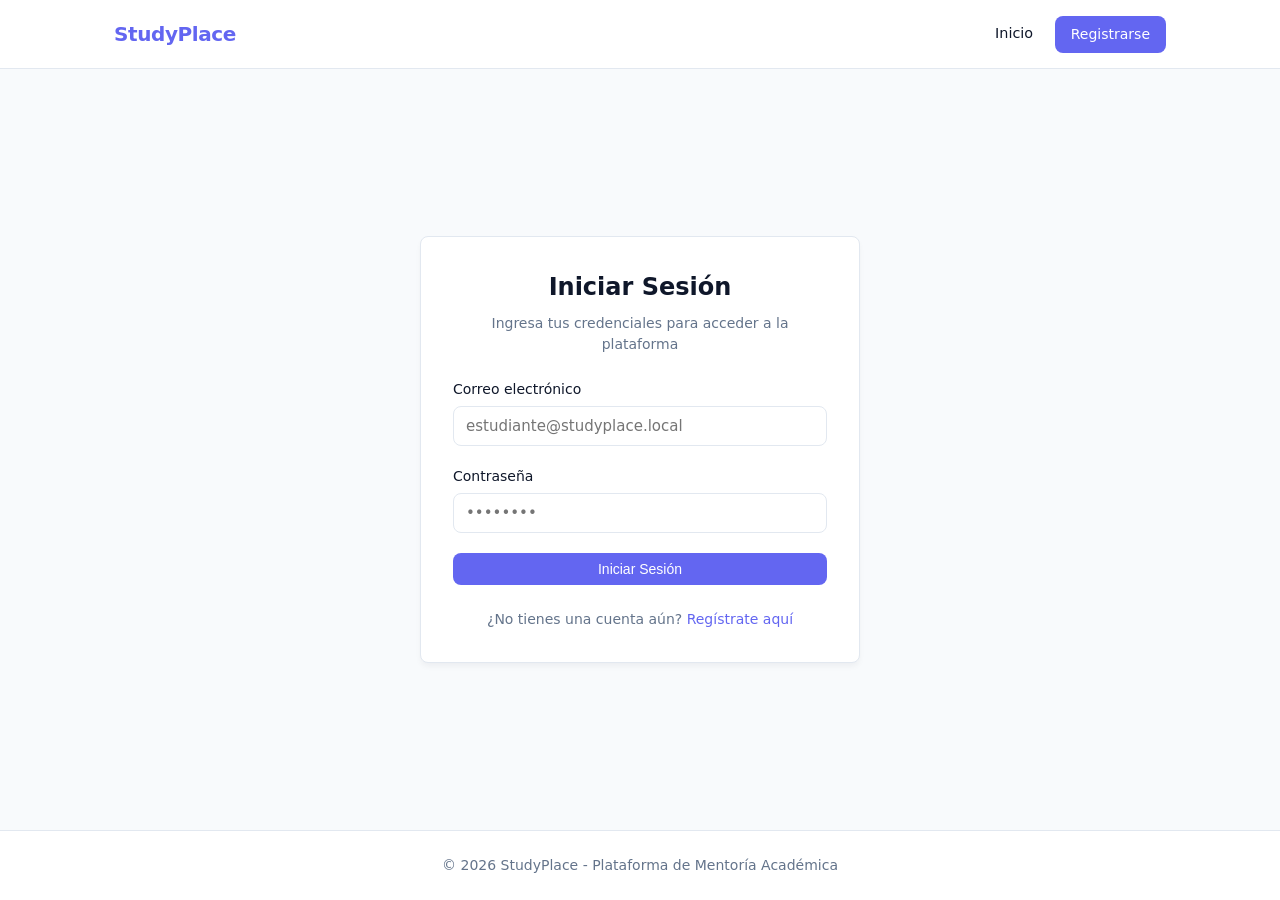
==== frontend/paginas/buscar.html @ e77ef366 "Completar modulo 4 disponibilidad del mentor" ====
<!DOCTYPE html>
<html lang="es">
<head>
  <meta charset="UTF-8">
  <meta name="viewport" content="width=device-width, initial-scale=1.0">
  <title>StudyPlace - Buscar Mentores</title>
  <link rel="stylesheet" href="../css/base.css">
</head>
<body>
  <header class="header">
    <div class="container navbar">
      <a href="../index.html" class="logo"><span>StudyPlace</span></a>
      <button class="menu-toggle" id="btn-menu-toggle" aria-label="Abrir menú">&#9776;</button>
      <nav><ul class="nav-links" id="menu-navegacion"></ul></nav>
    </div>
  </header>

  <main class="container">
    <div class="page-header">
      <div><h1 class="page-title">Buscar Mentores</h1><p class="page-subtitle">Filtra mentores por materia y día de disponibilidad.</p></div>
    </div>
    <div id="alerta-busqueda" class="alert"></div>
    <section class="search-filter">
      <div class="form-group"><label class="form-label" for="buscar-materia">Materia</label><select class="form-select" id="buscar-materia"><option value="">Todas las materias</option></select></div>
      <div class="form-group"><label class="form-label" for="buscar-dia">Día</label><select class="form-select" id="buscar-dia"><option value="">Cualquier día</option><option value="lunes">Lunes</option><option value="martes">Martes</option><option value="miercoles">Miércoles</option><option value="jueves">Jueves</option><option value="viernes">Viernes</option><option value="sabado">Sábado</option><option value="domingo">Domingo</option></select></div>
    </section>
    <section id="resultados-busqueda" class="mentor-grid"><p>Cargando mentores...</p></section>
  </main>

  <footer class="footer"><div class="container"><p>&copy; 2026 StudyPlace</p></div></footer>
  <script src="../js/config.js"></script>
  <script src="../js/api.js"></script>
  <script src="../js/componentes/menu.js"></script>
  <script src="../js/componentes/layout.js"></script>
  <script src="../js/controladores/busquedaControlador.js"></script>
</body>
</html>
---- frontend/css/base.css ----
:root {
  --color-bg: #f8fafc;
  --color-surface: #ffffff;
  --color-text: #0f172a;
  --color-text-muted: #64748b;
  --color-primary: #6366f1;
  --color-on-primary: #ffffff;
  --color-border: #e2e8f0;
  --color-error: #dc2626;
  --color-error-bg: #fef2f2;
  --color-success: #16a34a;
  --color-success-bg: #f0fdf4;
  --radius: 8px;
  --font-sans: system-ui, sans-serif;
}

* {
  box-sizing: border-box;
  margin: 0;
  padding: 0;
  border: 0 none;
}

body {
  background-color: var(--color-bg);
  color: var(--color-text);
  font-family: var(--font-sans);
  line-height: 1.5;
  min-height: 100vh;
  display: flex;
  flex-direction: column;
}

a {
  color: var(--color-primary);
  text-decoration: none;
}

a:hover {
  text-decoration: underline;
}

.container {
  max-width: 1100px;
  margin: 0 auto;
  padding: 0 1.5rem;
}

.header {
  background-color: var(--color-surface);
  border-bottom: 1px solid var(--color-border);
  padding: 0.75rem 0;
  position: sticky;
  top: 0;
  z-index: 10;
}

.navbar {
  display: flex;
  justify-content: space-between;
  align-items: center;
  min-height: 2.75rem;
}

.logo {
  display: inline-flex;
  align-items: center;
  font-size: 1.25rem;
  font-weight: 600;
  color: var(--color-primary);
  letter-spacing: -0.02em;
}

.logo:hover {
  text-decoration: none;
}

.nav-links {
  display: flex;
  align-items: center;
  gap: 0.5rem;
  list-style: none;
  margin: 0;
  padding: 0;
}

.nav-link {
  display: inline-flex;
  align-items: center;
  padding: 0.45rem 0.85rem;
  border-radius: var(--radius);
  font-size: 0.9rem;
  font-weight: 500;
  color: var(--color-text);
  text-decoration: none;
  transition: all 0.15s ease;
  white-space: nowrap;
}

.nav-link:hover {
  background-color: color-mix(in srgb, var(--color-bg) 80%, var(--color-surface));
  color: var(--color-primary);
  text-decoration: none;
}

.nav-link.active {
  color: var(--color-primary);
  background-color: color-mix(in srgb, var(--color-primary) 10%, transparent);
  font-weight: 600;
}

.nav-divider {
  width: 1px;
  height: 1.5rem;
  background-color: var(--color-border);
  margin: 0 0.5rem;
}

.nav-user {
  display: inline-flex;
  align-items: center;
  gap: 0.5rem;
  padding: 0.35rem 0.85rem;
  background-color: var(--color-surface);
  border: 1px solid var(--color-border);
  border-radius: 9999px;
  font-size: 0.85rem;
  color: var(--color-text);
}

.nav-user-nombre {
  font-weight: 500;
}

.nav-btn-logout {
  padding: 0.4rem 0.85rem;
  font-size: 0.8rem;
  border: 1px solid var(--color-border);
  border-radius: var(--radius);
}

.btn {
  display: inline-block;
  padding: 0.5rem 1rem;
  border-radius: var(--radius);
  font-weight: 500;
  font-size: 0.875rem;
  cursor: pointer;
  text-align: center;
}

.btn:hover {
  text-decoration: none;
}

.btn-primary {
  background-color: var(--color-primary);
  color: var(--color-on-primary);
}

.btn-primary:hover {
  background-color: color-mix(in srgb, var(--color-primary) 85%, var(--color-text));
}

.btn-secondary {
  background-color: var(--color-surface);
  color: var(--color-text);
}

.btn-secondary:hover {
  background-color: var(--color-bg);
}

.hero-section {
  padding: 5rem 0 2.5rem;
  text-align: center;
}

.hero-title {
  font-size: 2.5rem;
  font-weight: 500;
  margin-bottom: 1rem;
}

.hero-subtitle {
  font-size: 1.125rem;
  color: var(--color-text-muted);
  max-width: 650px;
  margin: 0 auto 2rem;
}

.footer {
  margin-top: auto;
  border-top: 1px solid var(--color-border);
  background-color: var(--color-surface);
  padding: 1.5rem 0;
  text-align: center;
  color: var(--color-text-muted);
  font-size: 0.875rem;
}

.auth-container {
  padding: 2.5rem 0;
  flex: 1;
  display: flex;
  align-items: center;
  justify-content: center;
}

.auth-card {
  background-color: var(--color-surface);
  border: 1px solid var(--color-border);
  border-radius: var(--radius);
  padding: 2rem;
  width: 100%;
  max-width: 440px;
  box-shadow: 0 4px 6px -1px color-mix(in srgb, var(--color-text) 5%, transparent);
}

.auth-title {
  font-size: 1.5rem;
  font-weight: 600;
  color: var(--color-text);
  margin-bottom: 0.5rem;
  text-align: center;
}

.auth-subtitle {
  font-size: 0.875rem;
  color: var(--color-text-muted);
  margin-bottom: 1.5rem;
  text-align: center;
}

.form-group {
  display: flex;
  flex-direction: column;
  gap: 0.375rem;
  margin-bottom: 1.25rem;
}

.form-label {
  font-size: 0.875rem;
  font-weight: 500;
  color: var(--color-text);
}

.form-input,
.form-select {
  width: 100%;
  padding: 0.625rem 0.75rem;
  font-size: 0.9375rem;
  font-family: inherit;
  border: 1px solid var(--color-border);
  border-radius: var(--radius);
  background-color: var(--color-surface);
  color: var(--color-text);
  transition: border-color 0.15s ease, box-shadow 0.15s ease;
}

.form-input:focus-visible,
.form-select:focus-visible {
  border-color: var(--color-primary);
  outline: none;
  box-shadow: 0 0 0 3px color-mix(in srgb, var(--color-primary) 20%, transparent);
}

.btn-block {
  display: block;
  width: 100%;
}

.btn:disabled {
  opacity: 0.65;
  cursor: not-allowed;
}

.alert {
  padding: 0.75rem 1rem;
  border-radius: var(--radius);
  font-size: 0.875rem;
  margin-bottom: 1.25rem;
  display: none;
}

.alert.visible {
  display: block;
}

.alert-error {
  background-color: var(--color-error-bg);
  color: var(--color-error);
  border: 1px solid color-mix(in srgb, var(--color-error) 20%, transparent);
}

.alert-success {
  background-color: var(--color-success-bg);
  color: var(--color-success);
  border: 1px solid color-mix(in srgb, var(--color-success) 20%, transparent);
}

.auth-footer {
  margin-top: 1.5rem;
  text-align: center;
  font-size: 0.875rem;
  color: var(--color-text-muted);
}

/* --- Componentes Módulo 3: Catálogos y Diseño Base (RNF4) --- */

.page-header {
  display: flex;
  justify-content: space-between;
  align-items: center;
  margin: 2rem 0 1.5rem;
  flex-wrap: wrap;
  gap: 1rem;
}

.page-title {
  font-size: 1.75rem;
  font-weight: 600;
  color: var(--color-text);
}

.page-subtitle {
  font-size: 0.9375rem;
  color: var(--color-text-muted);
  margin-top: 0.25rem;
}

/* Tabs */
.tabs-nav {
  display: flex;
  gap: 0.5rem;
  border-bottom: 2px solid var(--color-border);
  margin-bottom: 1.5rem;
}

.tab-btn {
  background: transparent;
  border: none;
  padding: 0.625rem 1.25rem;
  font-size: 0.9375rem;
  font-weight: 500;
  color: var(--color-text-muted);
  cursor: pointer;
  border-bottom: 2px solid transparent;
  margin-bottom: -2px;
  transition: all 0.2s ease;
}

.tab-btn:hover {
  color: var(--color-primary);
}

.tab-btn.active {
  color: var(--color-primary);
  border-bottom-color: var(--color-primary);
}

.tab-content {
  display: none;
}

.tab-content.active {
  display: block;
}

/* Tablas Responsivas */
.table-responsive {
  width: 100%;
  overflow-x: auto;
  -webkit-overflow-scrolling: touch;
  background-color: var(--color-surface);
  border: 1px solid var(--color-border);
  border-radius: var(--radius);
  margin-bottom: 2rem;
}

.table-custom {
  width: 100%;
  border-collapse: collapse;
  text-align: left;
  font-size: 0.875rem;
}

.table-custom th,
.table-custom td {
  padding: 0.875rem 1rem;
  border-bottom: 1px solid var(--color-border);
}

.table-custom th {
  background-color: color-mix(in srgb, var(--color-bg) 70%, var(--color-surface));
  font-weight: 600;
  color: var(--color-text);
  white-space: nowrap;
}

.table-custom tbody tr:hover {
  background-color: color-mix(in srgb, var(--color-bg) 40%, var(--color-surface));
}

.table-custom tbody tr:last-child td {
  border-bottom: none;
}

/* Badges */
.badge {
  display: inline-block;
  padding: 0.2rem 0.55rem;
  border-radius: 9999px;
  font-size: 0.75rem;
  font-weight: 600;
  text-transform: capitalize;
}

.badge-activo {
  background-color: var(--color-success-bg);
  color: var(--color-success);
}

.badge-inactivo {
  background-color: var(--color-error-bg);
  color: var(--color-error);
}

.badge-fisico {
  background-color: #eff6ff;
  color: #2563eb;
}

.badge-virtual {
  background-color: #f5f3ff;
  color: #7c3aed;
}

.badge-rol {
  background-color: color-mix(in srgb, var(--color-primary) 12%, transparent);
  color: var(--color-primary);
  font-size: 0.7rem;
  padding: 0.15rem 0.5rem;
  border-radius: 4px;
}

/* Acciones en tabla */
.table-actions {
  display: flex;
  gap: 0.5rem;
}

.btn-sm {
  padding: 0.35rem 0.65rem;
  font-size: 0.75rem;
}

.btn-danger {
  background-color: var(--color-error);
  color: #ffffff;
}

.btn-danger:hover {
  background-color: color-mix(in srgb, var(--color-error) 85%, #000000);
}

/* Modal */
.modal-overlay {
  position: fixed;
  inset: 0;
  background-color: rgba(15, 23, 42, 0.45);
  display: none;
  align-items: center;
  justify-content: center;
  padding: 1.5rem;
  z-index: 50;
}

.modal-overlay.active {
  display: flex;
}

.modal-card {
  background-color: var(--color-surface);
  border-radius: var(--radius);
  max-width: 520px;
  width: 100%;
  box-shadow: 0 10px 25px -5px rgba(0, 0, 0, 0.1);
  border: 1px solid var(--color-border);
  overflow: hidden;
}

.modal-header {
  display: flex;
  justify-content: space-between;
  align-items: center;
  padding: 1.25rem 1.5rem;
  border-bottom: 1px solid var(--color-border);
}

.modal-title {
  font-size: 1.125rem;
  font-weight: 600;
  color: var(--color-text);
}

.modal-close {
  background: transparent;
  border: none;
  font-size: 1.25rem;
  cursor: pointer;
  color: var(--color-text-muted);
}

.modal-body {
  padding: 1.5rem;
}

.modal-footer {
  padding: 1rem 1.5rem;
  border-top: 1px solid var(--color-border);
  display: flex;
  justify-content: flex-end;
  gap: 0.75rem;
}

/* Menú responsivo (RNF4) */
.menu-toggle {
  display: none;
  background: transparent;
  border: none;
  font-size: 1.5rem;
  line-height: 1;
  cursor: pointer;
  color: var(--color-text);
  padding: 0.25rem;
  border-radius: var(--radius);
  transition: background-color 0.15s ease;
}

.menu-toggle:hover {
  background-color: color-mix(in srgb, var(--color-bg) 80%, var(--color-surface));
}

@media (max-width: 768px) {
  .container {
    padding: 0 1rem;
  }

  .menu-toggle {
    display: inline-flex;
    align-items: center;
    justify-content: center;
    width: 2.25rem;
    height: 2.25rem;
    margin-right: -0.25rem;
  }

  .nav-links {
    display: none;
    flex-direction: column;
    position: absolute;
    top: 100%;
    left: 0;
    right: 0;
    background-color: var(--color-surface);
    border-bottom: 1px solid var(--color-border);
    padding: 1rem;
    box-shadow: 0 10px 15px -3px rgba(0, 0, 0, 0.08);
    gap: 0.5rem;
    align-items: stretch;
  }

  .nav-links.open {
    display: flex;
  }

  .nav-links li {
    width: 100%;
  }

  .nav-link {
    width: 100%;
    padding: 0.65rem 0.85rem;
  }

  .nav-divider {
    width: 100%;
    height: 1px;
    margin: 0.5rem 0;
  }

  .nav-user {
    width: 100%;
    justify-content: space-between;
    box-sizing: border-box;
    border-radius: var(--radius);
    padding: 0.6rem 0.85rem;
  }

  .nav-btn-logout {
    width: 100%;
  }

  .table-actions {
    flex-direction: column;
  }
}

.card-section {
  background: var(--color-surface);
  border: 1px solid var(--color-border);
  border-radius: var(--radius);
  padding: 1.25rem;
  margin-bottom: 1.25rem;
}

.section-actions {
  display: flex;
  justify-content: space-between;
  align-items: center;
  margin-bottom: 1rem;
}

.materias-grid,
.mentor-grid {
  display: grid;
  grid-template-columns: repeat(auto-fill, minmax(220px, 1fr));
  gap: 0.75rem;
  margin: 1rem 0;
}

.materia-check {
  display: flex;
  gap: 0.75rem;
  align-items: flex-start;
  padding: 0.75rem;
  border: 1px solid var(--color-border);
  border-radius: var(--radius);
  background: var(--color-bg);
}

.materia-check input {
  margin-top: 0.25rem;
}

.form-grid {
  display: grid;
  grid-template-columns: 1fr 1fr;
  gap: 0.75rem;
}

.search-filter {
  display: grid;
  grid-template-columns: 1fr 1fr;
  gap: 1rem;
  background: var(--color-surface);
  border: 1px solid var(--color-border);
  border-radius: var(--radius);
  padding: 1rem;
  margin-bottom: 1.25rem;
}

.mentor-card {
  background: var(--color-surface);
  border: 1px solid var(--color-border);
  border-radius: var(--radius);
  padding: 1rem;
}

.mentor-card h3 {
  margin-bottom: 0.35rem;
}

.mentor-horarios {
  list-style: none;
  margin-top: 0.75rem;
}

.mentor-horarios li {
  padding: 0.55rem;
  margin-top: 0.45rem;
  border-left: 3px solid var(--color-primary);
  background: var(--color-bg);
  font-size: 0.875rem;
}

@media (max-width: 640px) {
  .section-actions,
  .search-filter,
  .form-grid {
    grid-template-columns: 1fr;
  }

  .section-actions {
    display: grid;
  }
}
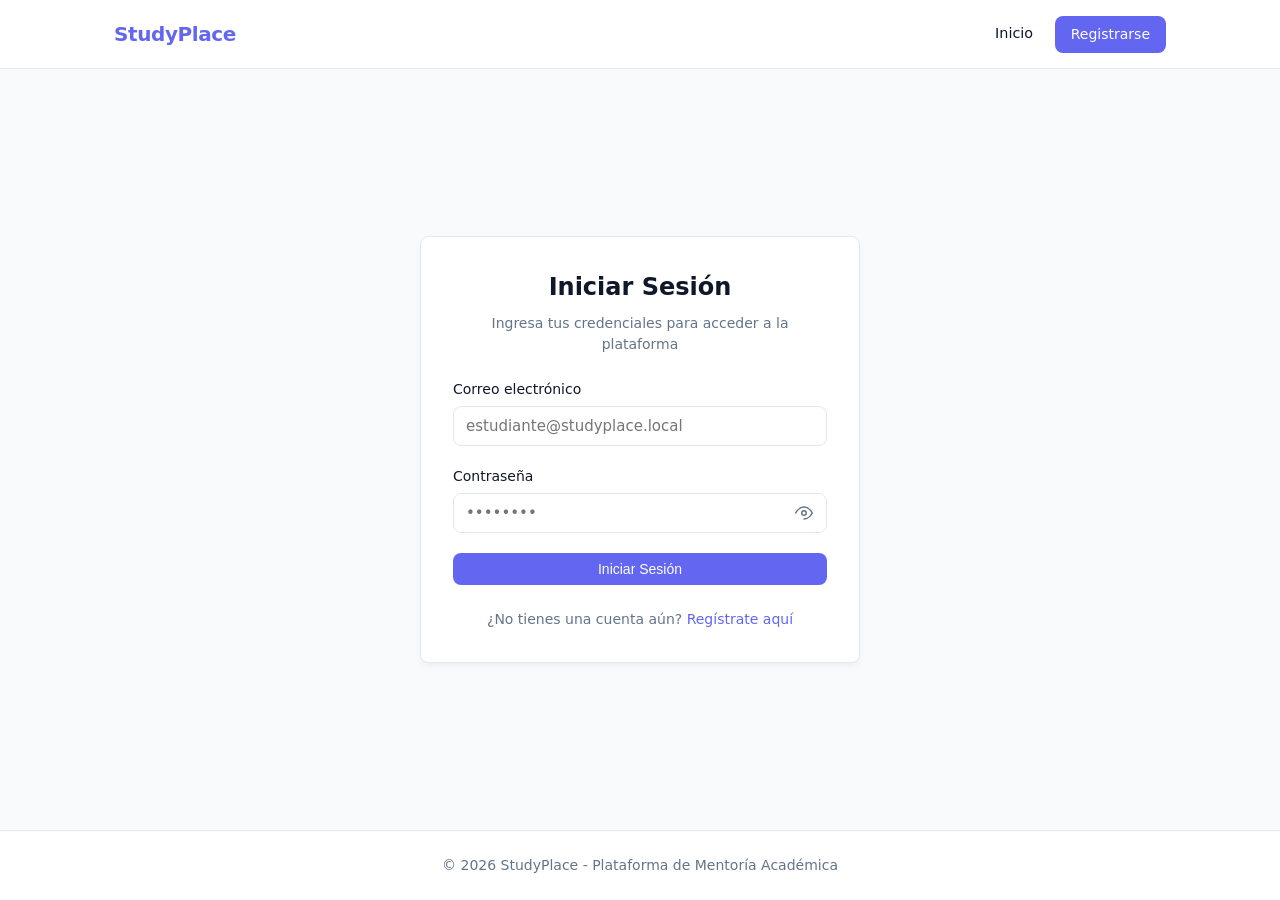
==== commit 669a6255: "modulo 4 interfaz mejorada, modulo 4 y 5 terminado" ====
--- a/frontend/paginas/buscar.html
+++ b/frontend/paginas/buscar.html
@@ -5,6 +5,7 @@
   <meta name="viewport" content="width=device-width, initial-scale=1.0">
   <title>StudyPlace - Buscar Mentores</title>
   <link rel="stylesheet" href="../css/base.css">
+  <link rel="stylesheet" href="../css/modulos4-5.css">
 </head>
 <body>
   <header class="header">
@@ -15,16 +16,33 @@
     </div>
   </header>
 
-  <main class="container">
-    <div class="page-header">
-      <div><h1 class="page-title">Buscar Mentores</h1><p class="page-subtitle">Filtra mentores por materia y día de disponibilidad.</p></div>
-    </div>
-    <div id="alerta-busqueda" class="alert"></div>
-    <section class="search-filter">
-      <div class="form-group"><label class="form-label" for="buscar-materia">Materia</label><select class="form-select" id="buscar-materia"><option value="">Todas las materias</option></select></div>
-      <div class="form-group"><label class="form-label" for="buscar-dia">Día</label><select class="form-select" id="buscar-dia"><option value="">Cualquier día</option><option value="lunes">Lunes</option><option value="martes">Martes</option><option value="miercoles">Miércoles</option><option value="jueves">Jueves</option><option value="viernes">Viernes</option><option value="sabado">Sábado</option><option value="domingo">Domingo</option></select></div>
+  <main class="container module-main">
+    <section class="module-panel">
+      <div class="module-heading">
+        <h1>Buscar mentores académicos</h1>
+        <p>Filtra mentores combinando materias del perfil (M2) y disponibilidad (M4) sin recargar la página.</p>
+      </div>
+      <div id="alerta-busqueda" class="alert" role="alert" aria-live="polite"></div>
+      <section class="search-filter" aria-label="Filtros de búsqueda">
+        <div class="form-group">
+          <label class="form-label" for="buscar-materia">Materia requerida</label>
+          <select class="form-select" id="buscar-materia"><option value="">-- Todas las materias --</option></select>
+        </div>
+        <div class="form-group">
+          <label class="form-label" for="buscar-dia">Día de la semana</label>
+          <select class="form-select" id="buscar-dia">
+            <option value="">-- Cualquier día --</option>
+            <option value="lunes">Lunes</option><option value="martes">Martes</option>
+            <option value="miercoles">Miércoles</option><option value="jueves">Jueves</option>
+            <option value="viernes">Viernes</option><option value="sabado">Sábado</option>
+            <option value="domingo">Domingo</option>
+          </select>
+        </div>
+      </section>
+      <section id="resultados-busqueda" class="mentor-grid" aria-live="polite">
+        <p class="search-message">Cargando mentores...</p>
+      </section>
     </section>
-    <section id="resultados-busqueda" class="mentor-grid"><p>Cargando mentores...</p></section>
   </main>
 
   <footer class="footer"><div class="container"><p>&copy; 2026 StudyPlace</p></div></footer>
--- a/frontend/css/base.css
+++ b/frontend/css/base.css
@@ -113,23 +113,154 @@
   width: 1px;
   height: 1.5rem;
   background-color: var(--color-border);
-  margin: 0 0.5rem;
-}
-
-.nav-user {
+  margin: 0 0.65rem;
+}
+
+/* Botón Avatar de Perfil en la barra de navegación */
+.nav-avatar-btn {
   display: inline-flex;
   align-items: center;
+  justify-content: center;
+  text-decoration: none;
+  background: transparent;
+  border: none;
+  cursor: pointer;
+  border-radius: 50%;
+  padding: 2px;
+  transition: transform 0.15s ease;
+}
+
+.nav-avatar-btn:hover {
+  text-decoration: none;
+  transform: scale(1.06);
+}
+
+.nav-avatar {
+  width: 34px;
+  height: 34px;
+  border-radius: 50%;
+  background-color: color-mix(in srgb, var(--color-primary) 15%, var(--color-surface));
+  color: var(--color-primary);
+  display: flex;
+  align-items: center;
+  justify-content: center;
+  font-size: 0.8125rem;
+  font-weight: 700;
+  border: 2px solid var(--color-primary);
+  flex-shrink: 0;
+  transition: all 0.2s ease;
+}
+
+.nav-avatar-btn:hover .nav-avatar {
+  background-color: var(--color-primary);
+  color: var(--color-on-primary);
+  box-shadow: 0 0 0 3px color-mix(in srgb, var(--color-primary) 25%, transparent);
+}
+
+.nav-avatar-btn.active .nav-avatar {
+  background-color: var(--color-primary);
+  color: var(--color-on-primary);
+  box-shadow: 0 0 0 3px color-mix(in srgb, var(--color-primary) 35%, transparent);
+}
+
+/* Dropdown de usuario: Perfil y Mis Logros */
+.dropdown-container {
+  position: relative;
+}
+
+.user-dropdown-menu {
+  position: absolute;
+  top: calc(100% + 0.65rem);
+  right: 0;
+  min-width: 205px;
+  background-color: var(--color-surface);
+  border: 1px solid var(--color-border);
+  border-radius: var(--radius);
+  box-shadow: 0 10px 25px -5px rgba(0, 0, 0, 0.12), 0 4px 6px -2px rgba(0, 0, 0, 0.05);
+  padding: 0.5rem 0;
+  display: none;
+  z-index: 100;
+  animation: dropdownFadeIn 0.15s ease-out;
+}
+
+@keyframes dropdownFadeIn {
+  from {
+    opacity: 0;
+    transform: translateY(-6px);
+  }
+  to {
+    opacity: 1;
+    transform: translateY(0);
+  }
+}
+
+.user-dropdown-menu.open {
+  display: block;
+}
+
+.user-dropdown-header {
+  padding: 0.65rem 1rem 0.5rem;
+  display: flex;
+  justify-content: space-between;
+  align-items: center;
   gap: 0.5rem;
-  padding: 0.35rem 0.85rem;
-  background-color: var(--color-surface);
-  border: 1px solid var(--color-border);
-  border-radius: 9999px;
-  font-size: 0.85rem;
-  color: var(--color-text);
-}
-
-.nav-user-nombre {
-  font-weight: 500;
+}
+
+.dropdown-user-name {
+  font-weight: 600;
+  font-size: 0.875rem;
+  color: var(--color-text);
+  overflow: hidden;
+  text-overflow: ellipsis;
+  white-space: nowrap;
+}
+
+.dropdown-divider {
+  height: 1px;
+  background-color: var(--color-border);
+  margin: 0.4rem 0;
+}
+
+.dropdown-item {
+  display: flex;
+  align-items: center;
+  gap: 0.65rem;
+  padding: 0.55rem 1rem;
+  color: var(--color-text);
+  font-size: 0.875rem;
+  text-decoration: none;
+  transition: background-color 0.15s ease, color 0.15s ease;
+}
+
+.dropdown-item svg {
+  color: var(--color-text-muted);
+  flex-shrink: 0;
+  transition: color 0.15s ease;
+}
+
+.dropdown-item:hover {
+  background-color: color-mix(in srgb, var(--color-primary) 8%, var(--color-surface));
+  color: var(--color-primary);
+  text-decoration: none;
+}
+
+.dropdown-item:hover svg {
+  color: var(--color-primary);
+}
+
+.dropdown-item.active {
+  color: var(--color-primary);
+  font-weight: 600;
+  background-color: color-mix(in srgb, var(--color-primary) 10%, transparent);
+}
+
+.dropdown-item.active svg {
+  color: var(--color-primary);
+}
+
+/* Principio de Proximidad: distancia para el botón salir */
+.nav-item-logout {
+  margin-left: 0.25rem;
 }
 
 .nav-btn-logout {
@@ -137,6 +268,13 @@
   font-size: 0.8rem;
   border: 1px solid var(--color-border);
   border-radius: var(--radius);
+  transition: all 0.2s ease;
+}
+
+.nav-btn-logout:hover {
+  border-color: var(--color-error);
+  color: var(--color-error);
+  background-color: var(--color-error-bg);
 }
 
 .btn {
@@ -304,6 +442,68 @@
   text-align: center;
   font-size: 0.875rem;
   color: var(--color-text-muted);
+}
+
+/* Campos con Alternancia de Contraseña y Validación */
+.password-wrapper {
+  position: relative;
+  display: flex;
+  align-items: center;
+  width: 100%;
+}
+
+.password-wrapper .form-input {
+  padding-right: 2.75rem;
+}
+
+.btn-toggle-password {
+  position: absolute;
+  right: 0.65rem;
+  background: transparent;
+  border: none;
+  cursor: pointer;
+  padding: 0.25rem;
+  color: var(--color-text-muted);
+  display: inline-flex;
+  align-items: center;
+  justify-content: center;
+  border-radius: 4px;
+  transition: color 0.15s ease, background-color 0.15s ease;
+}
+
+.btn-toggle-password:hover {
+  color: var(--color-primary);
+  background-color: color-mix(in srgb, var(--color-primary) 10%, transparent);
+}
+
+.form-input.form-error {
+  border-color: var(--color-error) !important;
+}
+
+.form-input.form-error:focus-visible {
+  box-shadow: 0 0 0 3px color-mix(in srgb, var(--color-error) 25%, transparent) !important;
+}
+
+.form-input.form-success {
+  border-color: var(--color-success) !important;
+}
+
+.form-feedback {
+  display: block;
+  font-size: 0.775rem;
+  margin-top: 0.25rem;
+  min-height: 1.1rem;
+  transition: all 0.15s ease;
+}
+
+.form-feedback.error {
+  color: var(--color-error);
+  font-weight: 500;
+}
+
+.form-feedback.success {
+  color: var(--color-success);
+  font-weight: 500;
 }
 
 /* --- Componentes Módulo 3: Catálogos y Diseño Base (RNF4) --- */
@@ -584,18 +784,50 @@
     padding: 0.65rem 0.85rem;
   }
 
+  .nav-item-profile {
+    width: 100%;
+  }
+
+  .dropdown-container {
+    width: 100%;
+  }
+
+  .nav-avatar-btn {
+    width: 100%;
+    justify-content: flex-start;
+    gap: 0.75rem;
+    border-radius: var(--radius);
+    padding: 0.5rem 0.85rem;
+  }
+
+  .nav-avatar-btn::after {
+    content: "Mi Cuenta";
+    font-size: 0.9rem;
+    font-weight: 500;
+    color: var(--color-text);
+  }
+
+  .user-dropdown-menu {
+    position: static;
+    margin-top: 0.4rem;
+    box-shadow: none;
+    border: 1px solid var(--color-border);
+    width: 100%;
+  }
+
+  .nav-item-divider {
+    width: 100%;
+  }
+
   .nav-divider {
     width: 100%;
     height: 1px;
-    margin: 0.5rem 0;
-  }
-
-  .nav-user {
-    width: 100%;
-    justify-content: space-between;
-    box-sizing: border-box;
-    border-radius: var(--radius);
-    padding: 0.6rem 0.85rem;
+    margin: 0.25rem 0;
+  }
+
+  .nav-item-logout {
+    margin-left: 0;
+    margin-top: 0.25rem;
   }
 
   .nav-btn-logout {
@@ -604,6 +836,52 @@
 
   .table-actions {
     flex-direction: column;
+  }
+}
+
+/* --- Componentes Módulo 2: Perfil y Materias Dominadas (RF5) --- */
+.profile-grid {
+  display: grid;
+  grid-template-columns: 280px 1fr;
+  gap: 1.5rem;
+  align-items: stretch;
+  margin-bottom: 2rem;
+}
+
+.profile-card {
+  background-color: var(--color-surface);
+  border: 1px solid var(--color-border);
+  border-radius: var(--radius);
+  padding: 1.5rem;
+  box-shadow: 0 4px 6px -1px color-mix(in srgb, var(--color-text) 4%, transparent);
+}
+
+.profile-sidebar {
+  display: flex;
+  flex-direction: column;
+  justify-content: space-between;
+  height: 100%;
+}
+
+.profile-avatar {
+  width: 72px;
+  height: 72px;
+  border-radius: 50%;
+  background-color: color-mix(in srgb, var(--color-primary) 15%, var(--color-surface));
+  color: var(--color-primary);
+  display: flex;
+  align-items: center;
+  justify-content: center;
+  font-size: 1.75rem;
+  font-weight: 700;
+  margin: 0 auto 1rem;
+  border: 2px solid var(--color-primary);
+}
+
+@media (max-width: 860px) {
+  .profile-grid {
+    grid-template-columns: 1fr;
+    align-items: start;
   }
 }
 
--- a/frontend/css/modulos4-5.css
+++ b/frontend/css/modulos4-5.css
@@ -0,0 +1,185 @@
+.module-main {
+  width: 100%;
+  margin: 0 auto;
+  padding-top: 2rem;
+  padding-bottom: 2rem;
+}
+
+.module-panel {
+  padding: 1.25rem;
+  background: var(--color-surface);
+  border: 1px solid var(--color-border);
+  border-radius: 0.75rem;
+}
+
+.module-heading {
+  margin-bottom: 1.25rem;
+}
+
+.module-heading h1 {
+  font-size: 1.35rem;
+  font-weight: 700;
+}
+
+.module-heading > p {
+  margin-top: 0.3rem;
+  color: var(--color-text-muted);
+  font-size: 0.875rem;
+}
+
+.module-heading .module-help {
+  margin-top: 0.2rem;
+  font-size: 0.8rem;
+}
+
+.availability-editor {
+  margin-bottom: 1rem;
+  padding: 1rem;
+  background: #f1f5f9;
+  border-radius: var(--radius);
+}
+
+.availability-fields {
+  display: grid;
+  grid-template-columns: 1.05fr 1fr 1fr auto;
+  align-items: end;
+  gap: 0.9rem;
+}
+
+.availability-fields .form-group {
+  margin-bottom: 0;
+}
+
+.availability-form-actions,
+.availability-actions {
+  display: flex;
+  align-items: center;
+  gap: 0.5rem;
+}
+
+.availability-form-actions .btn {
+  min-height: 2.5rem;
+  white-space: nowrap;
+}
+
+.availability-list {
+  display: grid;
+  gap: 0.5rem;
+}
+
+.availability-item {
+  display: flex;
+  align-items: center;
+  justify-content: space-between;
+  gap: 1rem;
+  min-height: 3.1rem;
+  padding: 0.6rem 0.9rem;
+  background: #f8fafc;
+  border: 1px solid var(--color-border);
+  border-radius: var(--radius);
+}
+
+.availability-empty,
+.search-message {
+  grid-column: 1 / -1;
+  padding: 1rem;
+  color: var(--color-text-muted);
+  text-align: center;
+}
+
+.search-filter {
+  grid-template-columns: repeat(2, minmax(0, 1fr));
+  gap: 1rem;
+  margin: 0 0 1.25rem;
+  padding: 0;
+  background: transparent;
+  border: 0;
+}
+
+.search-filter .form-group {
+  margin-bottom: 0;
+}
+
+.mentor-grid {
+  grid-template-columns: repeat(2, minmax(0, 1fr));
+  gap: 0.9rem;
+  margin: 0;
+}
+
+.mentor-card {
+  padding: 1.1rem;
+}
+
+.mentor-card h3 {
+  margin-bottom: 0.25rem;
+  font-size: 1.05rem;
+}
+
+.mentor-description {
+  margin-bottom: 0.8rem;
+  color: var(--color-text-muted);
+  font-size: 0.8rem;
+}
+
+.mentor-card h4 {
+  margin: 0.65rem 0 0.25rem;
+  color: var(--color-text-muted);
+  font-size: 0.7rem;
+  font-weight: 700;
+  text-transform: uppercase;
+}
+
+.mentor-tags {
+  display: flex;
+  flex-wrap: wrap;
+  gap: 0.3rem;
+}
+
+.mentor-tag {
+  display: inline-block;
+  padding: 0.25rem 0.55rem;
+  border-radius: 0.35rem;
+  font-size: 0.7rem;
+  line-height: 1.4;
+}
+
+.mentor-tag-materia {
+  background: #eff6ff;
+  color: #1d4ed8;
+}
+
+.mentor-tag-horario {
+  background: #dcfce7;
+  color: #047857;
+}
+
+@media (max-width: 720px) {
+  .availability-fields {
+    grid-template-columns: repeat(2, minmax(0, 1fr));
+  }
+
+  .availability-form-actions {
+    grid-column: 1 / -1;
+  }
+}
+
+@media (max-width: 560px) {
+  .module-main {
+    padding-top: 1rem;
+  }
+
+  .module-panel {
+    padding: 1rem;
+  }
+
+  .availability-fields,
+  .search-filter,
+  .mentor-grid {
+    grid-template-columns: 1fr;
+  }
+
+  .availability-item {
+    align-items: flex-start;
+    flex-direction: column;
+  }
+}
